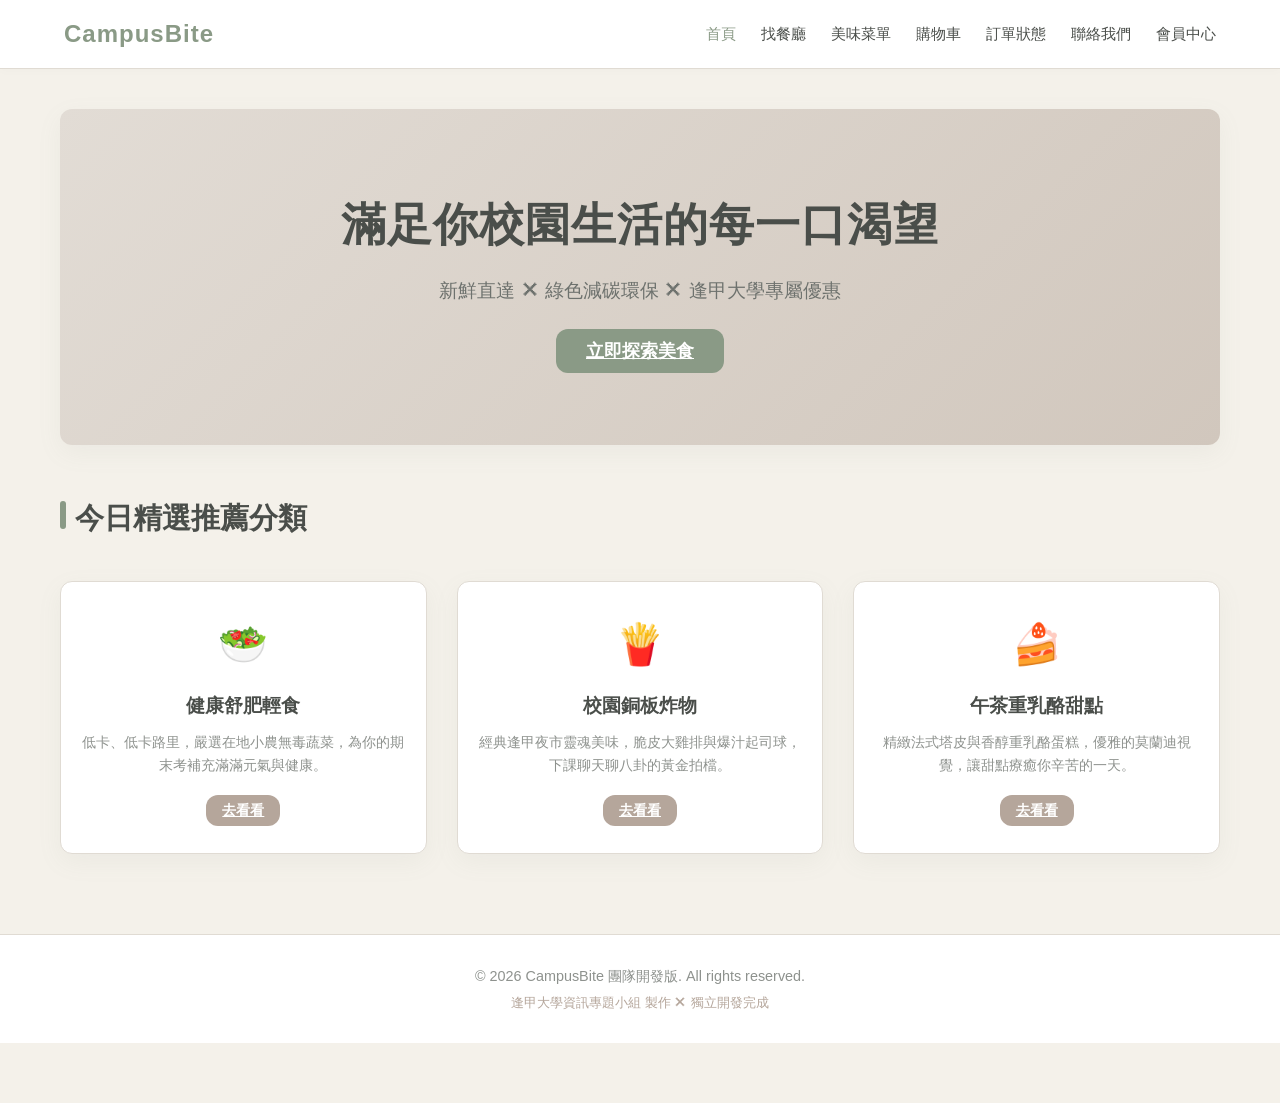
==== index.html @ d4fd8fdf "Add files via upload" ====
<!DOCTYPE html>
<html lang="zh-TW">
<head>
    <meta charset="UTF-8">
    <meta name="viewport" content="width=device-width, initial-scale=1.0">
    <title>CampusBite 校園外送平台</title>
    <!-- 引入我們的莫蘭迪風格 CSS -->
    <link rel="stylesheet" href="css/base.css">
    <style>
        /* 首頁專屬精美樣式 */
        .hero-section {
            background: linear-gradient(135deg, #E2DCD5 0%, #D1C7BD 100%);
            padding: 80px 20px;
            text-align: center;
            border-radius: var(--radius);
            margin-bottom: 50px;
            box-shadow: var(--shadow);
        }
        .hero-title {
            font-size: 2.8rem;
            color: var(--morandi-text-dark);
            margin-bottom: 15px;
            font-weight: 700;
            letter-spacing: 1px;
        }
        .hero-subtitle {
            font-size: 1.2rem;
            color: #6E726E;
            margin-bottom: 30px;
        }
        .features-grid {
            display: grid;
            grid-template-columns: repeat(auto-fit, minmax(250px, 1fr));
            gap: 30px;
            margin-top: 40px;
        }
        .feature-card {
            background-color: var(--morandi-card);
            border: 1px solid var(--morandi-border);
            border-radius: var(--radius);
            padding: 30px 20px;
            text-align: center;
            box-shadow: var(--shadow);
            transition: transform 0.2s ease;
        }
        .feature-card:hover {
            transform: translateY(-5px);
        }
        .feature-icon {
            font-size: 2.5rem;
            color: var(--morandi-green);
            margin-bottom: 15px;
        }
    </style>
</head>
<body>

    <!-- 導覽列 (Navbar) -->
    <nav class="navbar">
        <a href="index.html" class="nav-logo">CampusBite</a>
        <ul class="nav-links">
            <li><a href="index.html" class="active">首頁</a></li>
            <li><a href="pages/restaurants.html">找餐廳</a></li>
            <li><a href="pages/menu.html">美味菜單</a></li>
            <li>
                <a href="pages/cart.html" style="position: relative;">
                    購物車
                    <span id="cart-badge" style="
                        position: absolute;
                        top: -8px;
                        right: -15px;
                        background-color: var(--morandi-rose);
                        color: white;
                        font-size: 0.75rem;
                        padding: 2px 6px;
                        border-radius: 50%;
                        display: none;
                    ">0</span>
                </a>
            </li>
            <li><a href="pages/order-status.html">訂單狀態</a></li>
            <li><a href="pages/contact.html">聯絡我們</a></li>
            <li><a href="pages/profile.html">會員中心</a></li>
        </ul>
    </nav>

    <!-- 主容器 -->
    <div class="container">
        <!-- Hero 橫幅廣告 -->
        <header class="hero-section">
            <h1 class="hero-title">滿足你校園生活的每一口渴望</h1>
            <p class="hero-subtitle">新鮮直達 ✕ 綠色減碳環保 ✕ 逢甲大學專屬優惠</p>
            <a href="pages/menu.html" class="btn" style="font-size: 1.1rem; padding: 12px 30px;">立即探索美食</a>
        </header>

        <!-- 3 大擴充特色區塊展示 -->
        <section>
            <h2 class="section-title">今日精選推薦分類</h2>
            <div class="features-grid">
                <!-- 分類 1 -->
                <div class="feature-card">
                    <div class="feature-icon">🥗</div>
                    <h3 style="margin-bottom: 10px; color: var(--morandi-text-dark);">健康舒肥輕食</h3>
                    <p style="font-size: 0.9rem; color: var(--morandi-text-light); margin-bottom: 20px;">
                        低卡、低卡路里，嚴選在地小農無毒蔬菜，為你的期末考補充滿滿元氣與健康。
                    </p>
                    <a href="pages/menu.html" class="btn btn-secondary" style="font-size: 0.85rem; padding: 8px 16px;">去看看</a>
                </div>

                <!-- 分類 2 -->
                <div class="feature-card">
                    <div class="feature-icon">🍟</div>
                    <h3 style="margin-bottom: 10px; color: var(--morandi-text-dark);">校園銅板炸物</h3>
                    <p style="font-size: 0.9rem; color: var(--morandi-text-light); margin-bottom: 20px;">
                        經典逢甲夜市靈魂美味，脆皮大雞排與爆汁起司球，下課聊天聊八卦的黃金拍檔。
                    </p>
                    <a href="pages/menu.html" class="btn btn-secondary" style="font-size: 0.85rem; padding: 8px 16px;">去看看</a>
                </div>

                <!-- 分類 3 -->
                <div class="feature-card">
                    <div class="feature-icon">🍰</div>
                    <h3 style="margin-bottom: 10px; color: var(--morandi-text-dark);">午茶重乳酪甜點</h3>
                    <p style="font-size: 0.9rem; color: var(--morandi-text-light); margin-bottom: 20px;">
                        精緻法式塔皮與香醇重乳酪蛋糕，優雅的莫蘭迪視覺，讓甜點療癒你辛苦的一天。
                    </p>
                    <a href="pages/menu.html" class="btn btn-secondary" style="font-size: 0.85rem; padding: 8px 16px;">去看看</a>
                </div>
            </div>
        </section>
    </div>

    <!-- 頁尾 (Footer) -->
    <footer style="
        background-color: var(--morandi-card);
        border-top: 1px solid var(--morandi-border);
        text-align: center;
        padding: 30px 20px;
        margin-top: 80px;
        color: var(--morandi-text-light);
        font-size: 0.9rem;
    ">
        <p>© 2026 CampusBite 團隊開發版. All rights reserved.</p>
        <p style="font-size: 0.8rem; margin-top: 5px; color: #B5A69B;">逢甲大學資訊專題小組 製作 ✕ 獨立開發完成</p>
    </footer>

    <!-- 引入我們的 JS 大腦 -->
    <script src="js/app.js"></script>
</body>
</html>
---- css/base.css ----
/* ==================== 莫蘭迪風格全局重設 ==================== */
:root {
    --morandi-green: #8A9A86;      /* 霧面鼠尾草綠 */
    --morandi-green-hover: #758571;
    --morandi-oat: #B5A69B;        /* 溫暖燕麥灰 */
    --morandi-bg: #F4F1EA;         /* 低飽和米白 */
    --morandi-card: #FFFFFF;
    --morandi-text-dark: #4A4E4A;  /* 炭灰泥 */
    --morandi-text-light: #8E928E; /* 輕柔灰 */
    --morandi-rose: #D0A9A9;       /* 霧感乾燥粉紅 (警告/折扣用) */
    --morandi-border: #E0DBD3;
    --shadow: 0 8px 24px rgba(138, 154, 134, 0.08);
    --radius: 12px;
}

* {
    margin: 0;
    padding: 0;
    box-sizing: border-box;
    font-family: "PingFang TC", "Heiti TC", "Microsoft JhengHei", sans-serif;
}

body {
    background-color: var(--morandi-bg);
    color: var(--morandi-text-dark);
    line-height: 1.6;
    padding-bottom: 60px;
}

/* ==================== 頂部導覽列 (Navbar) ==================== */
.navbar {
    background-color: var(--morandi-card);
    padding: 15px 5%;
    display: flex;
    justify-content: space-between;
    align-items: center;
    box-shadow: 0 2px 10px rgba(0, 0, 0, 0.02);
    border-bottom: 1px solid var(--morandi-border);
    position: sticky;
    top: 0;
    z-index: 100;
}

.nav-logo {
    font-size: 1.5rem;
    font-weight: bold;
    color: var(--morandi-green);
    text-decoration: none;
    letter-spacing: 1px;
}

.nav-links {
    display: flex;
    gap: 25px;
    list-style: none;
}

.nav-links a {
    text-decoration: none;
    color: var(--morandi-text-dark);
    font-weight: 500;
    font-size: 0.95rem;
    transition: color 0.2s ease;
}

.nav-links a:hover, .nav-links a.active {
    color: var(--morandi-green);
}

/* ==================== 共用主排版 ==================== */
.container {
    max-width: 1200px;
    margin: 40px auto;
    padding: 0 20px;
}

.section-title {
    font-size: 1.8rem;
    color: var(--morandi-text-dark);
    margin-bottom: 25px;
    position: relative;
    padding-left: 15px;
}

.section-title::before {
    content: "";
    position: absolute;
    left: 0;
    top: 6px;
    width: 6px;
    height: 28px;
    background-color: var(--morandi-green);
    border-radius: 4px;
}

/* ==================== 按鈕樣式 ==================== */
.btn {
    background-color: var(--morandi-green);
    color: white;
    border: none;
    padding: 10px 20px;
    border-radius: var(--radius);
    cursor: pointer;
    font-size: 0.95rem;
    font-weight: bold;
    transition: all 0.2s ease;
}

.btn:hover {
    background-color: var(--morandi-green-hover);
    transform: translateY(-1px);
}

.btn-secondary {
    background-color: var(--morandi-oat);
}

.btn-secondary:hover {
    background-color: #9C8D82;
}

/* ==================== 頁面：美食菜單 & 餐廳 (restaurants.html / menu.html) ==================== */
.grid {
    display: grid;
    grid-template-columns: repeat(auto-fill, minmax(280px, 1fr));
    gap: 25px;
}

.card {
    background-color: var(--morandi-card);
    border-radius: var(--radius);
    overflow: hidden;
    box-shadow: var(--shadow);
    border: 1px solid var(--morandi-border);
    transition: transform 0.25s ease;
}

.card:hover {
    transform: translateY(-5px);
}

.card-content {
    padding: 20px;
}

.card-category {
    font-size: 0.75rem;
    background-color: #EAE6DF;
    color: var(--morandi-text-dark);
    padding: 4px 8px;
    border-radius: 4px;
    display: inline-block;
    margin-bottom: 10px;
}

.card-title {
    font-size: 1.2rem;
    margin-bottom: 8px;
    color: var(--morandi-text-dark);
}

.card-desc {
    font-size: 0.88rem;
    color: var(--morandi-text-light);
    margin-bottom: 15px;
}

.card-footer {
    display: flex;
    justify-content: space-between;
    align-items: center;
}

.card-price {
    font-size: 1.25rem;
    font-weight: bold;
    color: var(--morandi-green);
}

/* ==================== 模組 A & C：購物車與結帳升級 (cart.html) ==================== */
.cart-layout {
    display: grid;
    grid-template-columns: 1fr 400px;
    gap: 30px;
}

@media (max-width: 900px) {
    .cart-layout {
        grid-template-columns: 1fr;
    }
}

.cart-items-section {
    background-color: var(--morandi-card);
    border-radius: var(--radius);
    padding: 24px;
    border: 1px solid var(--morandi-border);
}

/* 模組 C：環保與備註區 */
.module-preference {
    background-color: #FAF9F6;
    border-radius: var(--radius);
    padding: 20px;
    margin-top: 25px;
    border: 1px dashed var(--morandi-oat);
}

.preference-title {
    font-size: 1.05rem;
    font-weight: bold;
    margin-bottom: 12px;
    color: var(--morandi-text-dark);
}

.option-group {
    display: flex;
    gap: 12px;
    margin-bottom: 15px;
}

.option-btn {
    background-color: #FFF;
    border: 1px solid var(--morandi-border);
    padding: 8px 16px;
    border-radius: 20px;
    cursor: pointer;
    font-size: 0.88rem;
    transition: all 0.2s ease;
}

.option-btn.active {
    background-color: var(--morandi-green);
    color: white;
    border-color: var(--morandi-green);
}

/* 模組 A：優惠券側邊欄 */
.cart-summary-section {
    background-color: var(--morandi-card);
    border-radius: var(--radius);
    padding: 24px;
    border: 1px solid var(--morandi-border);
    height: fit-content;
}

.coupon-box {
    margin-bottom: 20px;
}

.coupon-input-group {
    display: flex;
    gap: 8px;
    margin-top: 8px;
}

.coupon-input {
    flex-grow: 1;
    border: 1px solid var(--morandi-border);
    border-radius: 8px;
    padding: 10px;
    font-size: 0.9rem;
    outline: none;
}

.coupon-msg {
    font-size: 0.82rem;
    margin-top: 5px;
    color: var(--morandi-rose);
}

/* ==================== 模組 B：外送追蹤升級 (order-status.html) ==================== */
.tracking-card {
    background-color: var(--morandi-card);
    border-radius: var(--radius);
    padding: 30px;
    border: 1px solid var(--morandi-border);
    box-shadow: var(--shadow);
    text-align: center;
}

.delivery-visual {
    margin: 30px 0;
    position: relative;
}

/* 進度條條 */
.progress-container {
    display: flex;
    justify-content: space-between;
    position: relative;
    margin-bottom: 20px;
}

.progress-container::before {
    content: "";
    position: absolute;
    top: 15px;
    left: 0;
    width: 100%;
    height: 4px;
    background-color: #E8E4DC;
    z-index: 1;
}

.progress-bar-fill {
    position: absolute;
    top: 15px;
    left: 0;
    height: 4px;
    background-color: var(--morandi-green);
    z-index: 2;
    transition: width 0.5s ease;
}

.progress-step {
    width: 34px;
    height: 34px;
    border-radius: 50%;
    background-color: #E8E4DC;
    border: 3px solid #FFF;
    display: flex;
    align-items: center;
    justify-content: center;
    z-index: 3;
    font-size: 0.8rem;
    color: var(--morandi-text-light);
    transition: all 0.3s ease;
}

.progress-step.active {
    background-color: var(--morandi-green);
    color: white;
    border-color: var(--morandi-green);
}

/* 模擬外送員通訊視窗 */
.driver-chat-box {
    border: 1px solid var(--morandi-border);
    border-radius: var(--radius);
    background-color: #FAF9F6;
    padding: 15px;
    margin-top: 20px;
    text-align: left;
}

.driver-info {
    display: flex;
    align-items: center;
    gap: 12px;
    margin-bottom: 10px;
}

.driver-avatar {
    width: 40px;
    height: 40px;
    border-radius: 50%;
    background-color: var(--morandi-oat);
    display: flex;
    align-items: center;
    justify-content: center;
    font-weight: bold;
    color: white;
}

.chat-content {
    max-height: 150px;
    overflow-y: auto;
    border-top: 1px solid var(--morandi-border);
    padding-top: 10px;
    margin-bottom: 10px;
    font-size: 0.9rem;
}

.chat-input-group {
    display: flex;
    gap: 8px;
}
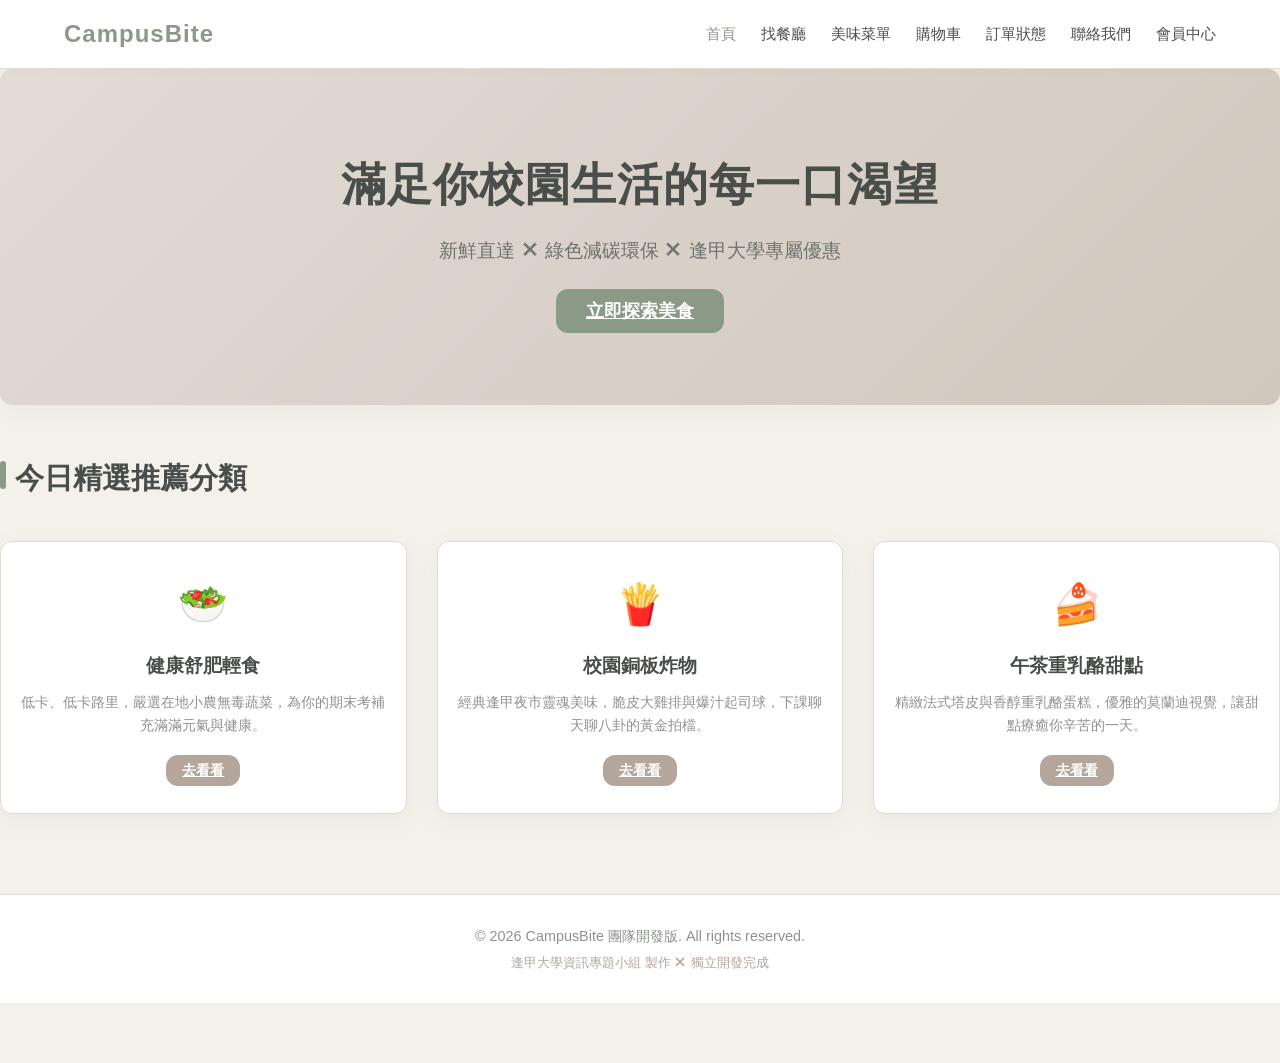
==== commit ed126093: "Implement hero section with dynamic slogans Add hero section with slogans and fade effect. fad-out " ====
--- a/index.html
+++ b/index.html
@@ -84,14 +84,47 @@
         </ul>
     </nav>
 
-    <!-- 主容器 -->
-    <div class="container">
-        <!-- Hero 橫幅廣告 -->
-        <header class="hero-section">
-            <h1 class="hero-title">滿足你校園生活的每一口渴望</h1>
-            <p class="hero-subtitle">新鮮直達 ✕ 綠色減碳環保 ✕ 逢甲大學專屬優惠</p>
-            <a href="pages/menu.html" class="btn" style="font-size: 1.1rem; padding: 12px 30px;">立即探索美食</a>
-        </header>
+<!-- Hero 橫幅廣告 -->
+<header class="hero-section">
+  <h1 class="hero-title" id="hero-title"></h1>
+  <p class="hero-subtitle">新鮮直達 ✕ 綠色減碳環保 ✕ 逢甲大學專屬優惠</p>
+  <a href="pages/menu.html" class="btn" style="font-size: 1.1rem; padding: 12px 30px;">立即探索美食</a>
+</header>
+
+<style>
+  .fade {
+    opacity: 0;
+    transition: opacity 1s ease-in-out;
+  }
+  .fade.show {
+    opacity: 1;
+  }
+</style>
+
+<script>
+  const slogans = [
+    "滿足你校園生活的每一口渴望",
+    "專屬外送神器，課堂宿舍、一鍵送達！",
+    "下課聚餐、分組討論？大家想吃的，我們一次送齊！",
+    "深夜趕報告肚子餓？逢甲夜市排隊好味道，免出門送到手！"
+  ];
+
+  let index = 0;
+  const titleElement = document.getElementById("hero-title");
+
+  function showSlogan() {
+    titleElement.classList.remove("show");
+    setTimeout(() => {
+      titleElement.textContent = slogans[index];
+      titleElement.classList.add("show");
+      index = (index + 1) % slogans.length;
+    }, 1000); // 淡出後再換文字
+  }
+
+  // 初始化
+  showSlogan();
+  setInterval(showSlogan, 3000); // 每 3 秒切換一次
+</script>
 
         <!-- 3 大擴充特色區塊展示 -->
         <section>
@@ -147,4 +180,4 @@
     <!-- 引入我們的 JS 大腦 -->
     <script src="js/app.js"></script>
 </body>
-</html>+</html>
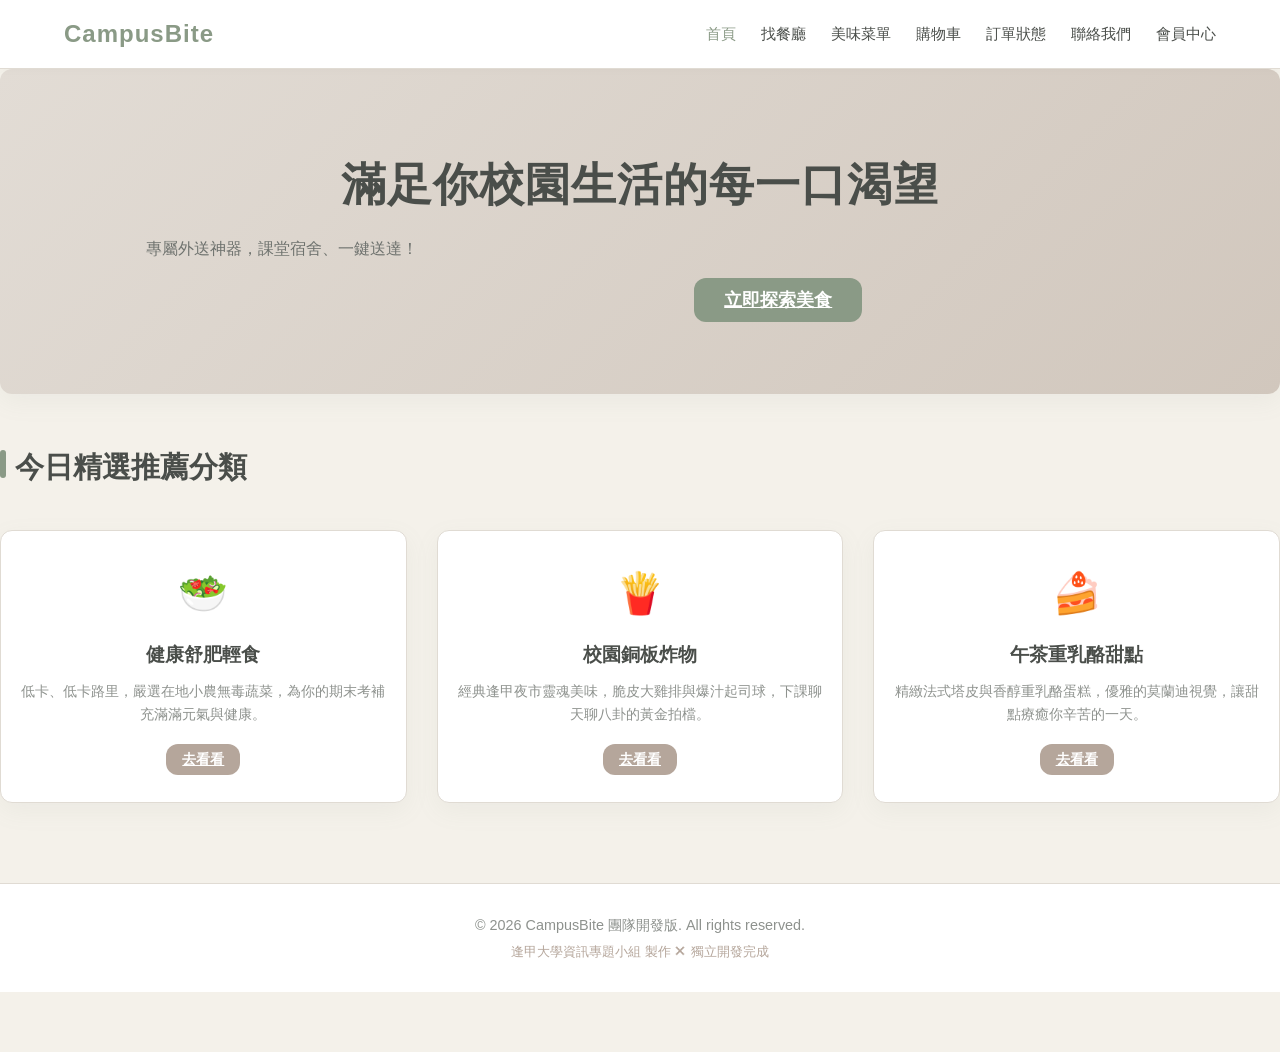
==== commit ff558b26: "Update index.html with sub-title" ====
--- a/index.html
+++ b/index.html
@@ -86,44 +86,61 @@
 
 <!-- Hero 橫幅廣告 -->
 <header class="hero-section">
-  <h1 class="hero-title" id="hero-title"></h1>
-  <p class="hero-subtitle">新鮮直達 ✕ 綠色減碳環保 ✕ 逢甲大學專屬優惠</p>
+  <!-- 主標語 -->
+  <h1 class="hero-title">滿足你校園生活的每一口渴望</h1>
+  
+  <!-- 副標語跑馬燈 -->
+  <p class="hero-subtitle" id="hero-subtitle"></p>
+  
   <a href="pages/menu.html" class="btn" style="font-size: 1.1rem; padding: 12px 30px;">立即探索美食</a>
 </header>
 
 <style>
-  .fade {
+  .hero-subtitle {
+    font-size: 1rem; /* 比主標語小 */
+    min-height: 2.5em; /* 保證最長標語完整顯示 */
+    white-space: nowrap;
+    overflow: hidden;
+    display: inline-block;
     opacity: 0;
     transition: opacity 1s ease-in-out;
   }
-  .fade.show {
+  .hero-subtitle.show {
     opacity: 1;
+    animation: marquee 6s linear forwards;
+  }
+
+  @keyframes marquee {
+    0% { transform: translateX(100%); }
+    10% { transform: translateX(0); }
+    90% { transform: translateX(0); }
+    100% { transform: translateX(-100%); }
   }
 </style>
 
 <script>
-  const slogans = [
-    "滿足你校園生活的每一口渴望",
+  const subtitles = [
     "專屬外送神器，課堂宿舍、一鍵送達！",
     "下課聚餐、分組討論？大家想吃的，我們一次送齊！",
     "深夜趕報告肚子餓？逢甲夜市排隊好味道，免出門送到手！"
   ];
 
-  let index = 0;
-  const titleElement = document.getElementById("hero-title");
-
-  function showSlogan() {
-    titleElement.classList.remove("show");
+  let subIndex = 0;
+  const subtitleElement = document.getElementById("hero-subtitle");
+
+  function showSubtitle() {
+    subtitleElement.classList.remove("show");
     setTimeout(() => {
-      titleElement.textContent = slogans[index];
-      titleElement.classList.add("show");
-      index = (index + 1) % slogans.length;
-    }, 1000); // 淡出後再換文字
+      subtitleElement.textContent = subtitles[subIndex];
+      subtitleElement.classList.add("show");
+      subIndex = (subIndex + 1) % subtitles.length;
+    }, 1000); // 淡出後換文字
   }
 
   // 初始化
-  showSlogan();
-  setInterval(showSlogan, 3000); // 每 3 秒切換一次
+  showSubtitle();
+  setInterval(showSubtitle, 4000); // 每 4 秒切換一次 (2 秒停留 + 1 秒淡出 + 1 秒切換)
+
 </script>
 
         <!-- 3 大擴充特色區塊展示 -->
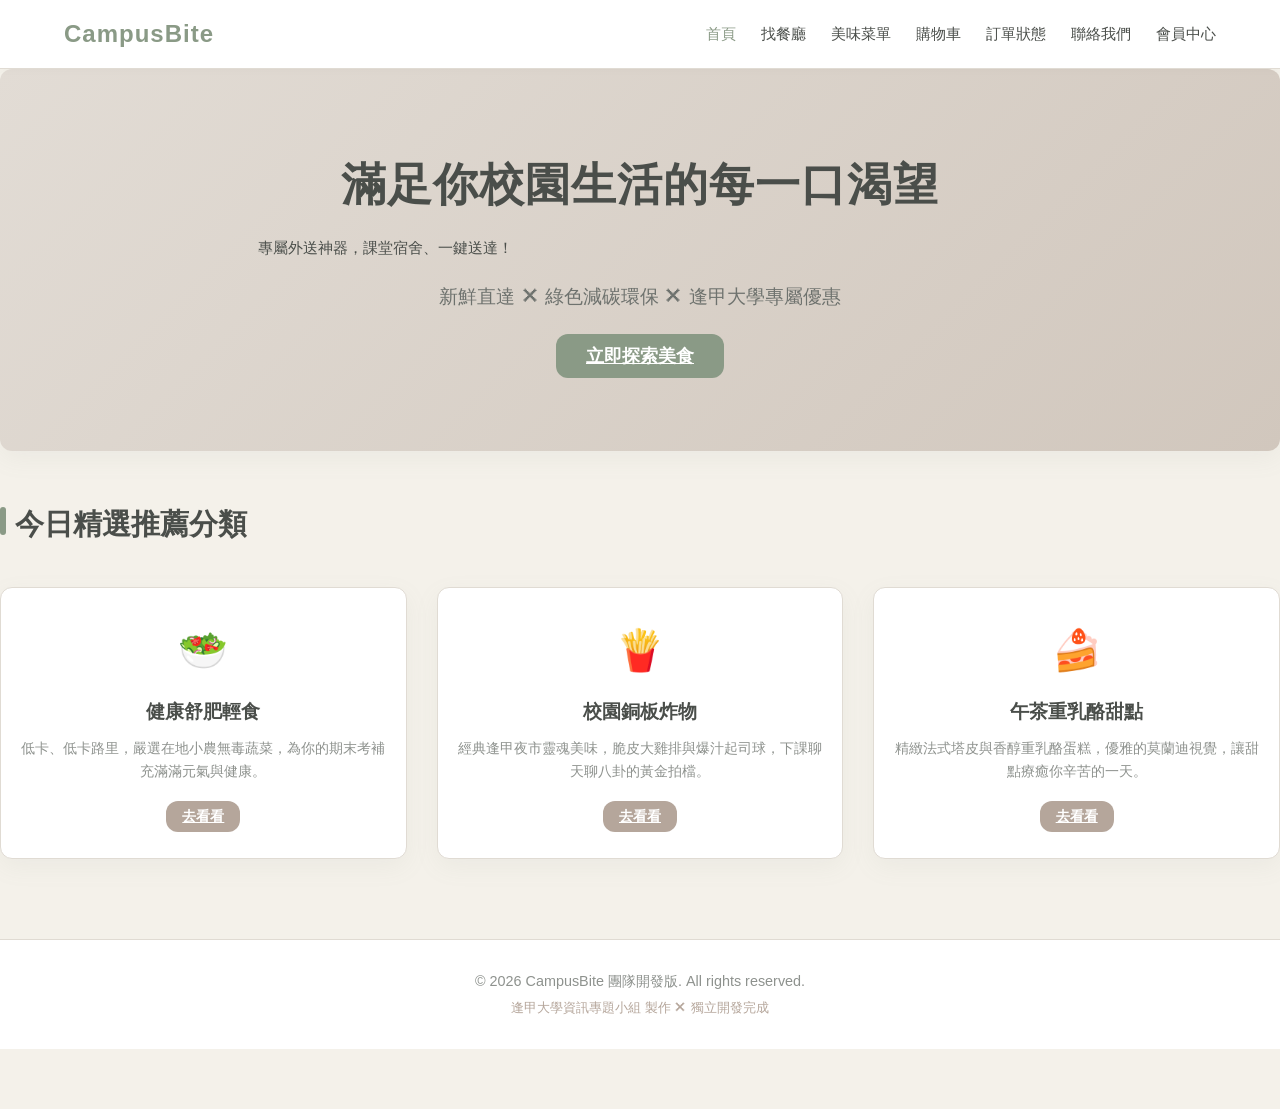
==== commit e8d4612e: "Refactor hero section for marquee subtitle display slower shifting and stay for 2sec then fad-out" ====
--- a/index.html
+++ b/index.html
@@ -89,58 +89,60 @@
   <!-- 主標語 -->
   <h1 class="hero-title">滿足你校園生活的每一口渴望</h1>
   
-  <!-- 副標語跑馬燈 -->
-  <p class="hero-subtitle" id="hero-subtitle"></p>
+  <!-- 跑馬燈副標語 -->
+  <p class="hero-marquee" id="hero-marquee"></p>
+  
+  <!-- 靜態副標語 -->
+  <p class="hero-subtitle">新鮮直達 ✕ 綠色減碳環保 ✕ 逢甲大學專屬優惠</p>
   
   <a href="pages/menu.html" class="btn" style="font-size: 1.1rem; padding: 12px 30px;">立即探索美食</a>
 </header>
 
 <style>
-  .hero-subtitle {
-    font-size: 1rem; /* 比主標語小 */
-    min-height: 2.5em; /* 保證最長標語完整顯示 */
+  .hero-marquee {
+    font-size: 0.95rem; /* 比主標語小 */
+    min-height: 2.5em;  /* 保證最長標語完整顯示 */
     white-space: nowrap;
     overflow: hidden;
     display: inline-block;
     opacity: 0;
     transition: opacity 1s ease-in-out;
   }
-  .hero-subtitle.show {
+  .hero-marquee.show {
     opacity: 1;
     animation: marquee 6s linear forwards;
   }
 
   @keyframes marquee {
     0% { transform: translateX(100%); }
-    10% { transform: translateX(0); }
-    90% { transform: translateX(0); }
-    100% { transform: translateX(-100%); }
+    15% { transform: translateX(0); }   /* 進場 */
+    70% { transform: translateX(0); }   /* 停留 */
+    100% { transform: translateX(-100%); } /* 出場 */
   }
 </style>
 
 <script>
-  const subtitles = [
+  const slogans = [
     "專屬外送神器，課堂宿舍、一鍵送達！",
     "下課聚餐、分組討論？大家想吃的，我們一次送齊！",
     "深夜趕報告肚子餓？逢甲夜市排隊好味道，免出門送到手！"
   ];
 
-  let subIndex = 0;
-  const subtitleElement = document.getElementById("hero-subtitle");
-
-  function showSubtitle() {
-    subtitleElement.classList.remove("show");
+  let index = 0;
+  const marqueeElement = document.getElementById("hero-marquee");
+
+  function showSlogan() {
+    marqueeElement.classList.remove("show");
     setTimeout(() => {
-      subtitleElement.textContent = subtitles[subIndex];
-      subtitleElement.classList.add("show");
-      subIndex = (subIndex + 1) % subtitles.length;
+      marqueeElement.textContent = slogans[index];
+      marqueeElement.classList.add("show");
+      index = (index + 1) % slogans.length;
     }, 1000); // 淡出後換文字
   }
 
   // 初始化
-  showSubtitle();
-  setInterval(showSubtitle, 4000); // 每 4 秒切換一次 (2 秒停留 + 1 秒淡出 + 1 秒切換)
-
+  showSlogan();
+  setInterval(showSlogan, 6000); // 每 6 秒切換一次 (1-2 秒進場 + 2 秒停留 + 2 秒淡出)
 </script>
 
         <!-- 3 大擴充特色區塊展示 -->
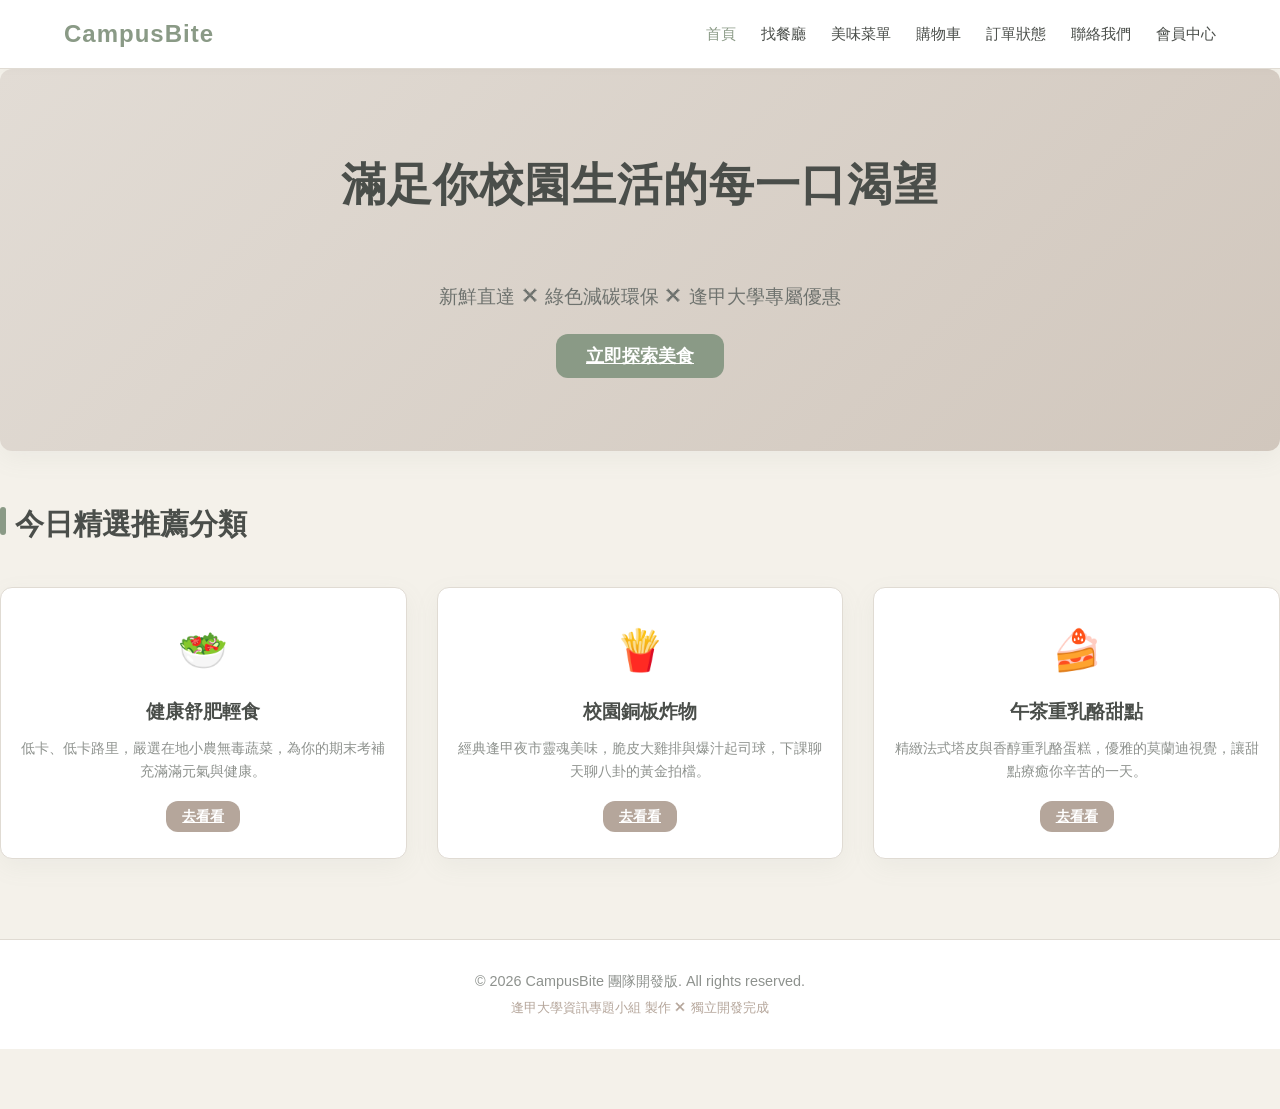
==== commit 9f07fa6e: "Update index.html modify timing between shifting, stay then fad-out" ====
--- a/index.html
+++ b/index.html
@@ -100,8 +100,8 @@
 
 <style>
   .hero-marquee {
-    font-size: 0.95rem; /* 比主標語小 */
-    min-height: 2.5em;  /* 保證最長標語完整顯示 */
+    font-size: 0.95rem;
+    min-height: 2.5em;
     white-space: nowrap;
     overflow: hidden;
     display: inline-block;
@@ -110,14 +110,14 @@
   }
   .hero-marquee.show {
     opacity: 1;
-    animation: marquee 6s linear forwards;
+    animation: marquee 4s linear forwards; /* 總長度縮短為 4 秒 */
   }
 
   @keyframes marquee {
-    0% { transform: translateX(100%); }
-    15% { transform: translateX(0); }   /* 進場 */
-    70% { transform: translateX(0); }   /* 停留 */
-    100% { transform: translateX(-100%); } /* 出場 */
+    0% { transform: translateX(100%); opacity: 0; }
+    20% { transform: translateX(0); opacity: 1; }   /* 進場 1 秒 */
+    60% { transform: translateX(0); opacity: 1; }   /* 停留 1 秒 */
+    100% { transform: translateX(-100%); opacity: 0; } /* 淡出 2 秒 */
   }
 </style>
 
@@ -137,12 +137,12 @@
       marqueeElement.textContent = slogans[index];
       marqueeElement.classList.add("show");
       index = (index + 1) % slogans.length;
-    }, 1000); // 淡出後換文字
+    }, 500); // 淡出後換文字
   }
 
   // 初始化
   showSlogan();
-  setInterval(showSlogan, 6000); // 每 6 秒切換一次 (1-2 秒進場 + 2 秒停留 + 2 秒淡出)
+  setInterval(showSlogan, 4000); // 每 4 秒切換一次 (1 秒進場 + 1 秒停留 + 2 秒淡出)
 </script>
 
         <!-- 3 大擴充特色區塊展示 -->
